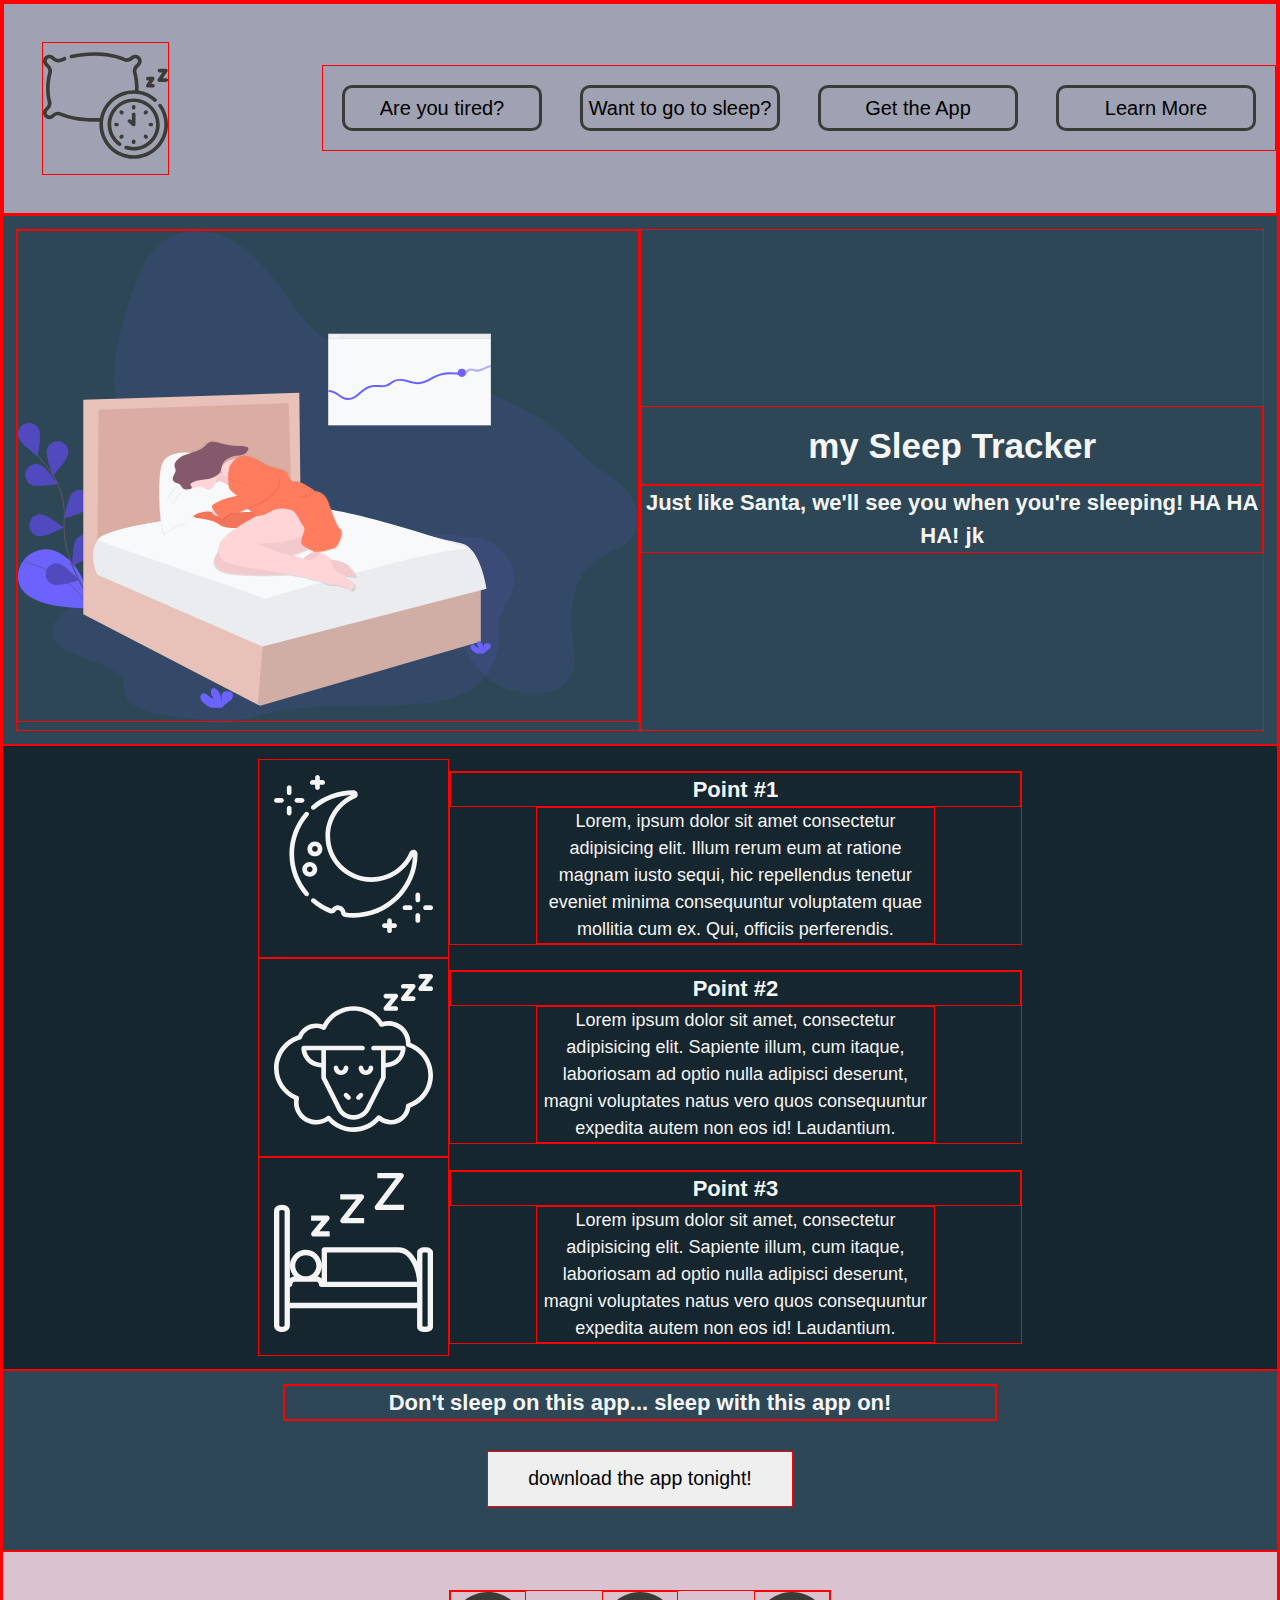
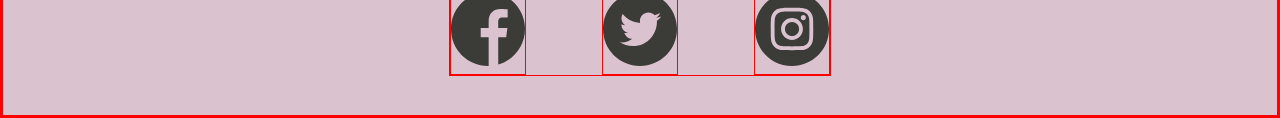
==== index.html @ 10827f6c "about page" ====
<!DOCTYPE html>
<html lang="en">
<head>
    <link rel="stylesheet" href="styles.css">
    <meta charset="UTF-8">
    <meta name="viewport" content="width=device-width, initial-scale=1.0">
    <title>Get to sleep, stay asleep</title>
    <link href="https://fonts.googleapis.com/css2?family=Alata&display=swap" rel="styles">

</head>
<body>
<header>
   <nav>
        <div class = "logo">
            
            <img src="/images/pillow clock.svg" alt="point 3 icon" class="filter_smoke"> 
        </div>
        <div class = "links">
            <a href="index.html#tired">Are you tired?</a>
            <a href="index.html#sleep">Want to go to sleep?</a>
            <a href="index.html#app">Get the App</a>
            <a href="about.html">Learn More</a>

        </div>
       
   </nav>
</header>
<section class ="sect1" id="#tired">
    <div class = "first_img"><img src="images/undraw_sleep_analysis_o5f9.svg" alt = "the best sleep analysis app"></div>
    <div class="title">
        <h1>my Sleep Tracker</h1>
        <h2>Just like Santa, we'll see you when you're sleeping! HA HA HA! jk</h2>
    </div>
</section>
<section class = "sect2" id="#sleep">
    <div class="icon">
     <img src="/images/moon.svg" alt="point 1 icon" class="filter_white">   
     </div>
<div class="point">
    <h2>Point #1</h2>
    <p>Lorem, ipsum dolor sit amet consectetur adipisicing elit. Illum rerum eum at ratione magnam iusto sequi, hic repellendus tenetur eveniet minima consequuntur voluptatem quae mollitia cum ex. Qui, officiis perferendis.</p>
</div>

<div class="icon">
    <img src="/images/count sheep.svg" alt="point 2 icon" class="filter_white"> </div>
    <div class="point">
    <h2>Point #2</h2>    
    <p>Lorem ipsum dolor sit amet, consectetur adipisicing elit. Sapiente illum, cum itaque, laboriosam ad optio nulla adipisci deserunt, magni voluptates natus vero quos consequuntur expedita autem non eos id! Laudantium.</p>
</div>
<div class="icon">
    
    <img src="images/sleep.svg" alt = "the best sleep analysis app" class="filter_white">
      
</div>
<div class="point">
    <h2>Point #3</h2>
    <p>Lorem ipsum dolor sit amet, consectetur adipisicing elit. Sapiente illum, cum itaque, laboriosam ad optio nulla adipisci deserunt, magni voluptates natus vero quos consequuntur expedita autem non eos id! Laudantium.</p>
</div>
</section>
<section class ="sect3" id="#app">

    <div class = "callAction">
        <h2>Don't sleep on this app... sleep with this app on!</h2></div>
    <button>download the app tonight!</button>
    

</section>
<footer>
    
       <div class="social">
            <a href="http://facebook.com"><img src="images/facebook.svg" alt="facebook icon" class="filter_smoke"> </a>  
            <a href="http://twitter.com"><img src="images/twitter.svg" alt="twitter icon" class="filter_smoke"> </a>  
            <a href="http://instagram.com"><img src="images/instagram.svg" alt="instagram icon" class="filter_smoke"></a>

       </div> 
</footer>
</body>
</html>
---- styles.css ----
*{
    box-sizing: border-box;
    padding: 0;
    margin: 0;
    max-width: 100%;
    font-size: 62.5%;
    border: 1px solid red;
}

body{
    font-size: 5rem;
    font-family: 'Alata', sans-serif;
    line-height: 1.5;
}

h1{
    font-size: 3.5rem;
    padding: 2%;
    text-align: center;
    font-family: 'Alata', sans-serif;

}
h2{
    font-size: 2.2rem;
    text-align: center;

}

h3{
    font-size: 2rem;
}
p{
    font-size: 1.8rem;
    text-align: center;
}

header{
    background-color: #9fa2b2;
}

header nav{
    display: flex;
    justify-content: space-between;
    align-items: center;
    padding: 0;

}

.links{
    width: 75%;
    margin-right: 0%;
    display: flex;
    justify-content: space-between;
    color: #3b3b38;

}



.links a{
    width: 25%;
    margin:2%;
    font-size: 2rem;
    text-align: center;
    line-height: 2;
    border: 3px solid #3b3b38;
    border-radius: 10px;
}

a{
    text-decoration: none;
    color: black;
    font-size: 1.8rem;
}

a:hover{
    color: whitesmoke;
}

.logo{
    width: 10%;
    margin: 3%;
    background-image: url('imaage/sleep.svg');
}

.sect1{
    background-color: #2e4756;
    color: whitesmoke;
    display: flex;
    padding: 1%;
}

.first_img{
    width: 50%;
}

.title{
    width: 50%;
    display: flex;
    flex-direction: column;
    justify-content: center;
}

.sect2{
    background-color: #16262e;
    color: whitesmoke;
    display: flex;
    flex-wrap: wrap;
    align-items: center;
    padding: 1% 20%
}

.filter_white{
    filter: invert(100%) sepia(1%) saturate(49%) hue-rotate(206deg) brightness(116%) contrast(92%);
    border: none;
}

.filter_smoke{
    filter: invert(18%) sepia(12%) saturate(222%) hue-rotate(21deg) brightness(93%) contrast(82%);
    border: none;
}

.sect2 p{
    margin: 0 15%;
}

.icon{
    width: 25%;
    padding: 2%;
}

.point{
    width: 75%;
}
.sect3{
    background-color: #2e4756;
    color: whitesmoke;
    display: flex;
    flex-direction: column;
    align-items: center;
    padding: 1% 10%;
}

.callAction{
    width: 70%;
}

button{
    width: 30%;
    padding: 1.5%;
    margin: 3%
}

footer{
    background-color: #dbc2cf;
    display: flex;
    justify-content: center;
    padding: 3% 20%;
}
.social{
    width: 50%;
    display: flex;
    justify-content: space-between;
    align-items: center;
}
.social a{
    width: 20%;
}

.learn_more{
    background-color: #16262e;
    color: whitesmoke;
    padding: 3%
}

.team_descript{
    padding: 0 10%;
    background-color: #2e4756;
    color: whitesmoke;
}

.about{
    display: flex;
    flex-wrap: wrap;
    justify-content: center;
    align-items: center;
    background-color: #2e4756;
    color: whitesmoke;   
    padding: 2% 0; 
}

.team{
    width: 40%;
    display: flex;
    flex-direction: column;
    align-items: center;
 
    margin: 2%;
    padding: 1%;
}

.team h2{
    line-height: normal;
}

.team img{
    border-radius: 50%;
    width: 30%;
}

/* tablet */
@media(max-width:800px){
    .sect3{
        padding: 1% 9%;
    }   
}

/* smartphone */
@media(max-width:500px){
    header nav{
        display: flex;
        flex-direction: column;
        align-items: center;
    }
    .logo{
        margin: 3% 0;
        width: 25%;
    }
    .links{
        display: flex;
        flex-direction: column;
        align-items: center;
        margin: 1%;
    }
    .sect1{
        display: flex;
        flex-direction: column;
        align-items: center;
    }
    .sect2{
        display: flex;
        flex-direction: column;
        align-items: center;
        padding: 1% 5%;
    }
    .point{
        width: 90%;
    }
    .social{
        width: 50%;
        display: flex;
        flex-direction: row;
        justify-content: space-evenly;
        padding: 1%;
    }
    footer{
        padding: 3% 10%;
    }
}
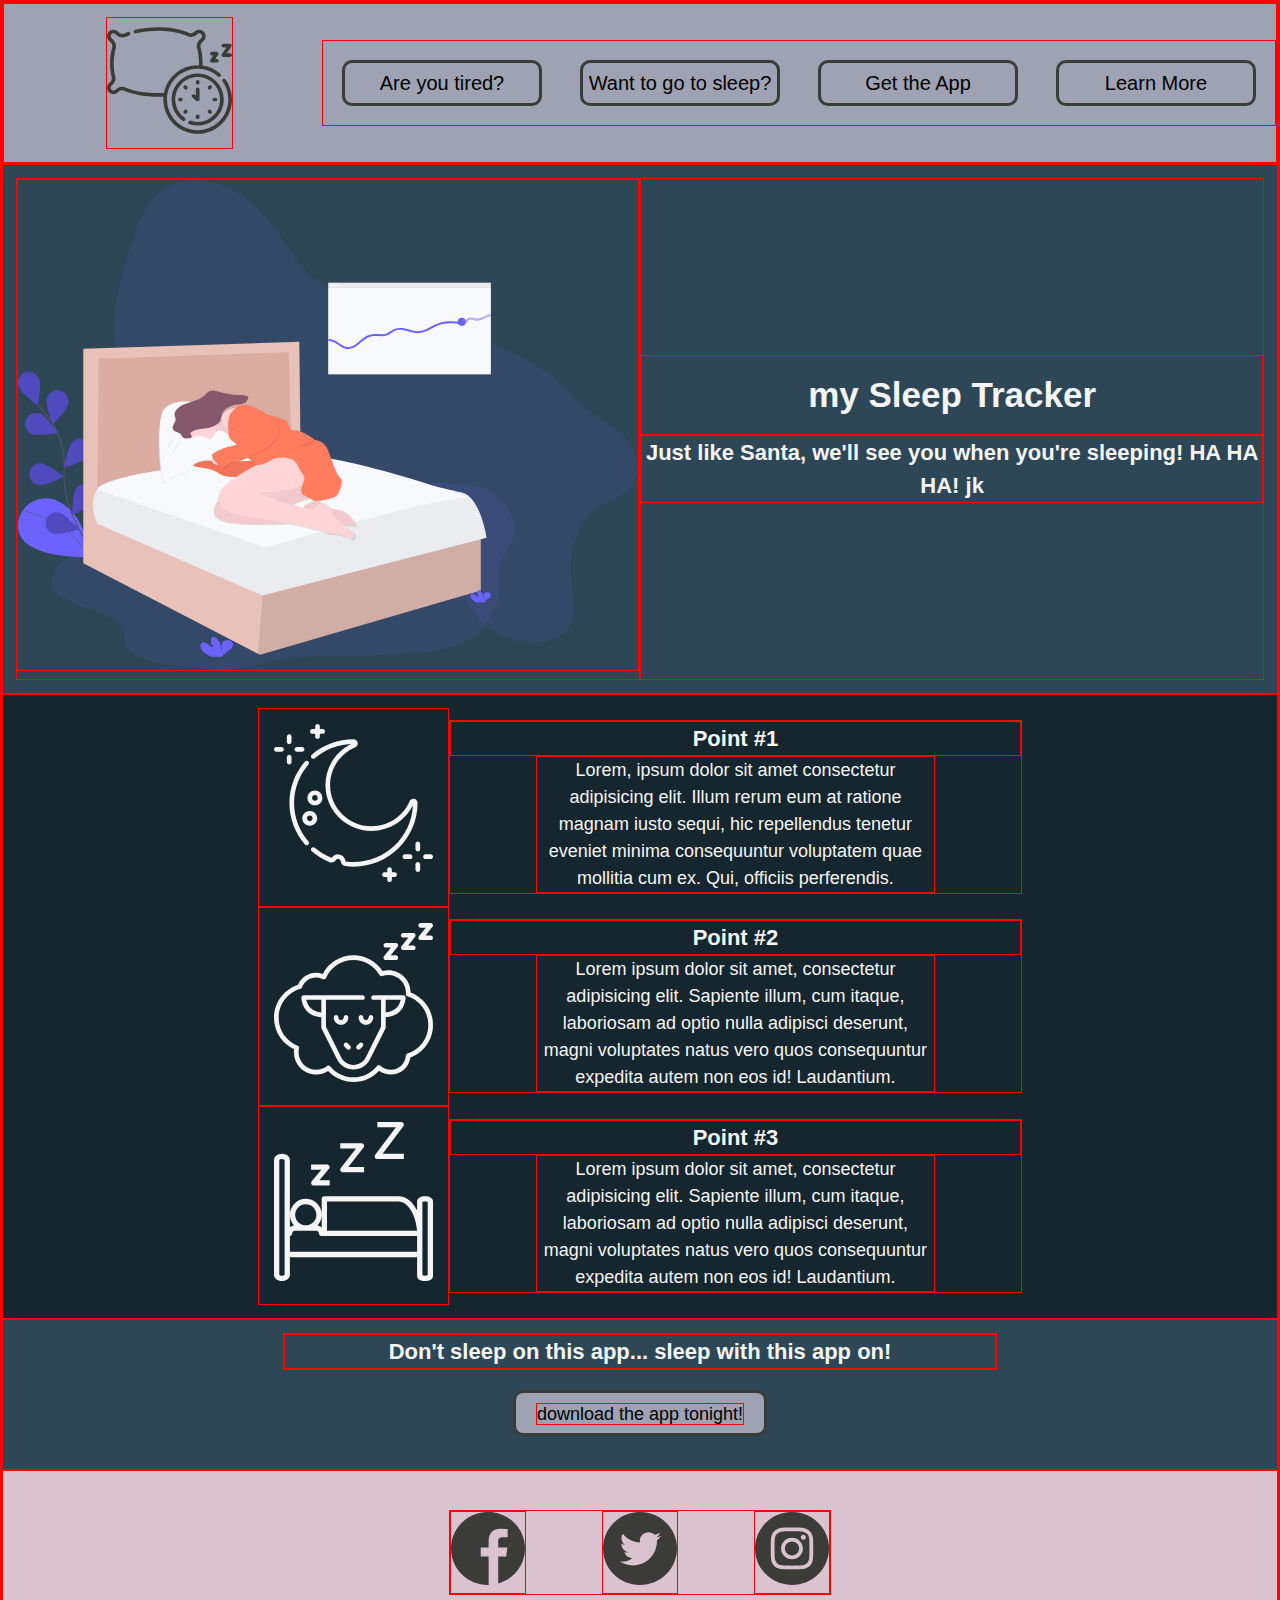
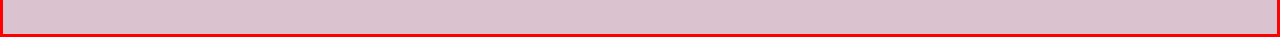
==== commit 787e9a53: "cleanup rough spots" ====
--- a/index.html
+++ b/index.html
@@ -61,7 +61,9 @@
 
     <div class = "callAction">
         <h2>Don't sleep on this app... sleep with this app on!</h2></div>
-    <button>download the app tonight!</button>
+    <div class = "app_button">
+        <a href="">download the app tonight!</a>
+        </div>
     
 
 </section>
--- a/styles.css
+++ b/styles.css
@@ -74,13 +74,14 @@
 }
 
 a:hover{
-    color: whitesmoke;
+    background-color: whitesmoke;
 }
 
 .logo{
     width: 10%;
-    margin: 3%;
+    margin: 1%;
     background-image: url('imaage/sleep.svg');
+    margin-left: 8%;
 }
 
 .sect1{
@@ -145,10 +146,18 @@
     width: 70%;
 }
 
-button{
-    width: 30%;
-    padding: 1.5%;
-    margin: 3%
+.app_button{
+    background-color: #9fa2b2;
+    width: 25%;
+    margin:2%;
+    font-size: 2rem;
+    text-align: center;
+    line-height: 2;
+    border: 3px solid #3b3b38;
+    border-radius: 10px;
+}
+.app_button:hover{
+    background-color: whitesmoke;
 }
 
 footer{
@@ -168,15 +177,17 @@
 }
 
 .learn_more{
-    background-color: #16262e;
+    background-color: #2e4756;
+
     color: whitesmoke;
     padding: 3%
 }
 
 .team_descript{
     padding: 0 10%;
-    background-color: #2e4756;
-    color: whitesmoke;
+    color: whitesmoke;
+    background-color: #16262e;
+
 }
 
 .about{
@@ -184,7 +195,7 @@
     flex-wrap: wrap;
     justify-content: center;
     align-items: center;
-    background-color: #2e4756;
+    background-color: #16262e;
     color: whitesmoke;   
     padding: 2% 0; 
 }
@@ -232,6 +243,11 @@
         align-items: center;
         margin: 1%;
     }
+
+    .links a{
+        width: 75%;
+    }
+
     .sect1{
         display: flex;
         flex-direction: column;
@@ -256,4 +272,27 @@
     footer{
         padding: 3% 10%;
     }
+
+    .about{
+        display: flex;
+        flex-wrap: column;
+        justify-content: space-evenly;
+        align-items: center;
+        background-color: #2e4756;
+        color: whitesmoke;   
+        padding: 2% 0; 
+    }
+
+    .about p{
+        width: 75%;
+    }
+    .team{
+        width: 60%;
+        display: flex;
+        flex-direction: column;
+        align-items: center;
+     
+        margin: 2%;
+        padding: 1%;
+    }
 }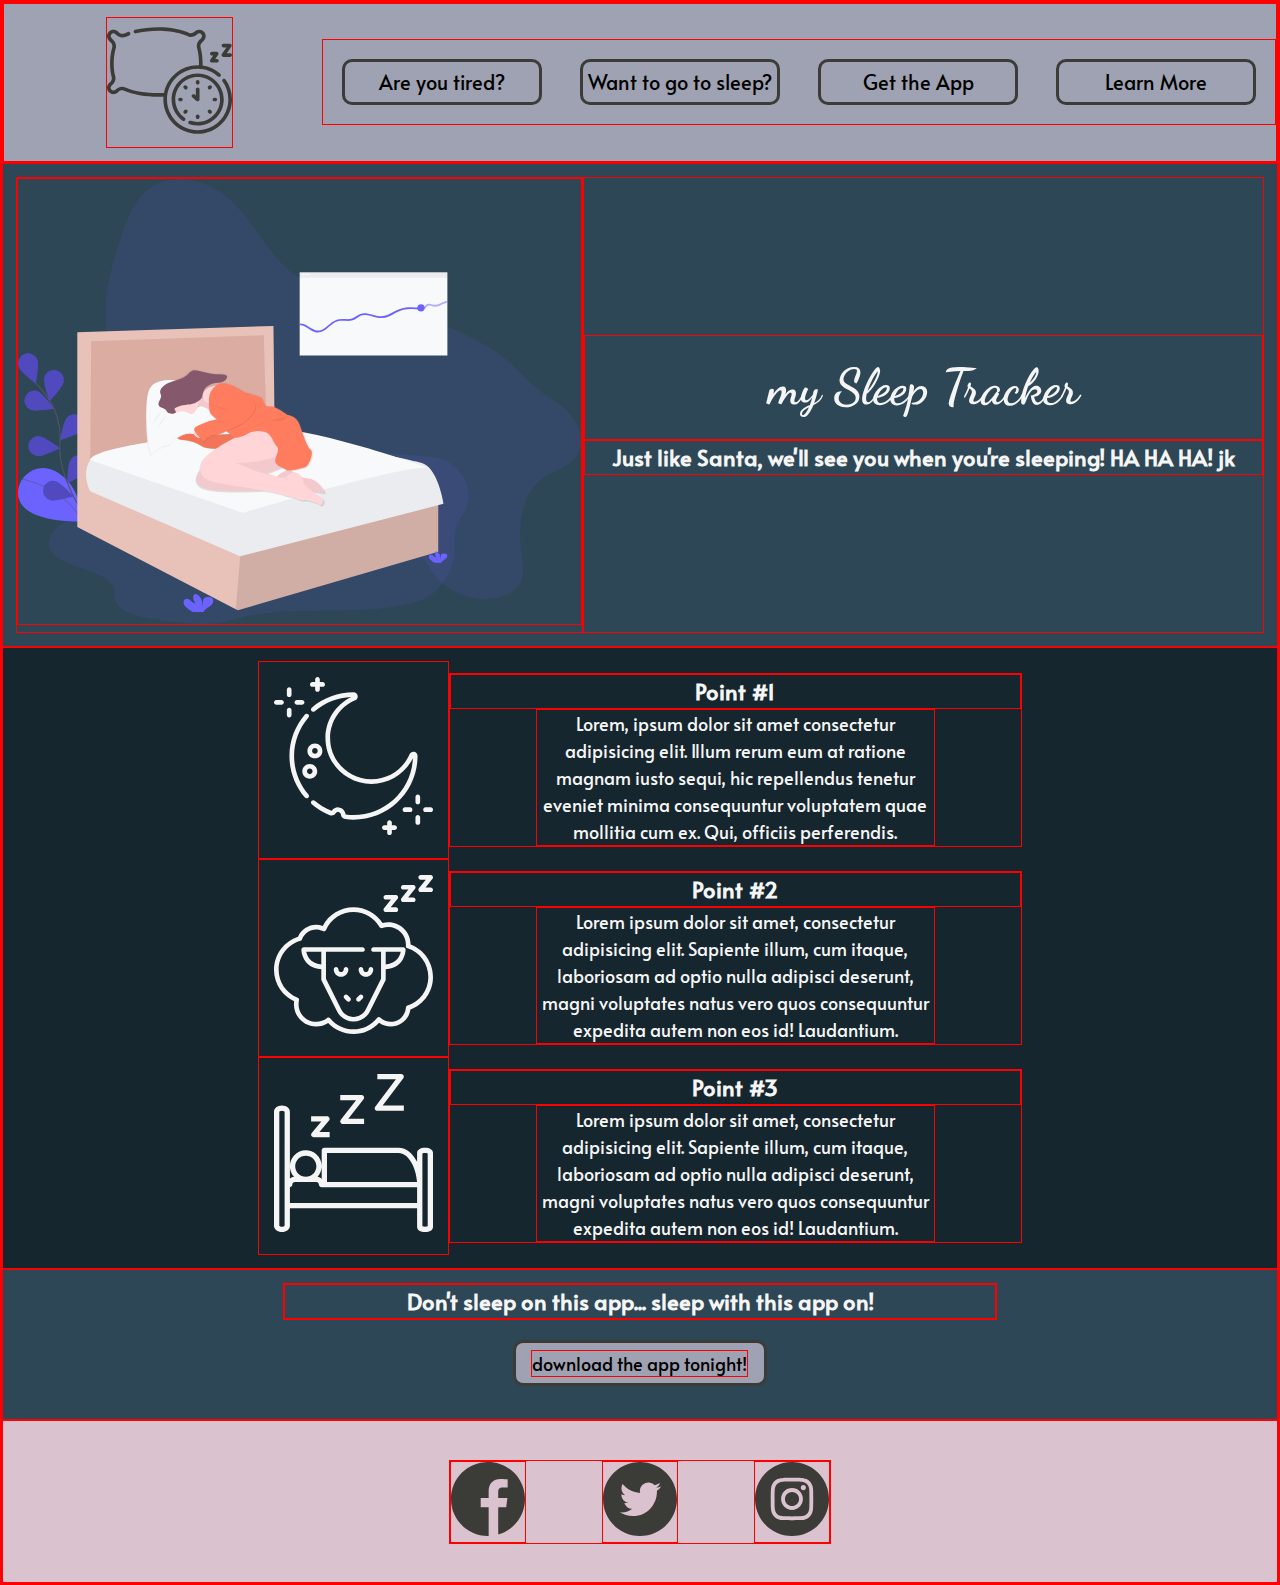
==== commit 1ae75853: "font and title update" ====
--- a/index.html
+++ b/index.html
@@ -5,7 +5,9 @@
     <meta charset="UTF-8">
     <meta name="viewport" content="width=device-width, initial-scale=1.0">
     <title>Get to sleep, stay asleep</title>
-    <link href="https://fonts.googleapis.com/css2?family=Alata&display=swap" rel="styles">
+    <link href="https://fonts.googleapis.com/css2?family=Alata&family=Dancing+Script&display=swap" rel="stylesheet">
+
+
 
 </head>
 <body>
@@ -25,14 +27,14 @@
        
    </nav>
 </header>
-<section class ="sect1" id="#tired">
+<section class ="sect1" id="tired">
     <div class = "first_img"><img src="images/undraw_sleep_analysis_o5f9.svg" alt = "the best sleep analysis app"></div>
     <div class="title">
         <h1>my Sleep Tracker</h1>
         <h2>Just like Santa, we'll see you when you're sleeping! HA HA HA! jk</h2>
     </div>
 </section>
-<section class = "sect2" id="#sleep">
+<section class = "sect2" id="sleep">
     <div class="icon">
      <img src="/images/moon.svg" alt="point 1 icon" class="filter_white">   
      </div>
@@ -57,7 +59,7 @@
     <p>Lorem ipsum dolor sit amet, consectetur adipisicing elit. Sapiente illum, cum itaque, laboriosam ad optio nulla adipisci deserunt, magni voluptates natus vero quos consequuntur expedita autem non eos id! Laudantium.</p>
 </div>
 </section>
-<section class ="sect3" id="#app">
+<section class ="sect3" id="app">
 
     <div class = "callAction">
         <h2>Don't sleep on this app... sleep with this app on!</h2></div>
--- a/styles.css
+++ b/styles.css
@@ -14,11 +14,10 @@
 }
 
 h1{
-    font-size: 3.5rem;
+    font-size: 5rem;
     padding: 2%;
     text-align: center;
-    font-family: 'Alata', sans-serif;
-
+    font-family: 'Dancing Script', cursive;
 }
 h2{
     font-size: 2.2rem;
@@ -96,7 +95,7 @@
 }
 
 .title{
-    width: 50%;
+    width: 60%;
     display: flex;
     flex-direction: column;
     justify-content: center;
@@ -253,6 +252,9 @@
         flex-direction: column;
         align-items: center;
     }
+    .title{
+        width: 75%;
+    }
     .sect2{
         display: flex;
         flex-direction: column;
@@ -274,12 +276,12 @@
     }
 
     .about{
+        width: 80%
         display: flex;
         flex-wrap: column;
         justify-content: space-evenly;
         align-items: center;
-        background-color: #2e4756;
-        color: whitesmoke;   
+          
         padding: 2% 0; 
     }
 
@@ -287,12 +289,17 @@
         width: 75%;
     }
     .team{
-        width: 60%;
-        display: flex;
-        flex-direction: column;
-        align-items: center;
-     
-        margin: 2%;
-        padding: 1%;
+        width: 100%;
+        display: flex;
+        flex-direction: column;
+        align-items: center;
+    }
+
+    .team p{
+        width: 80%;
+    }
+
+    .app_button{
+        width: 75%;
     }
 }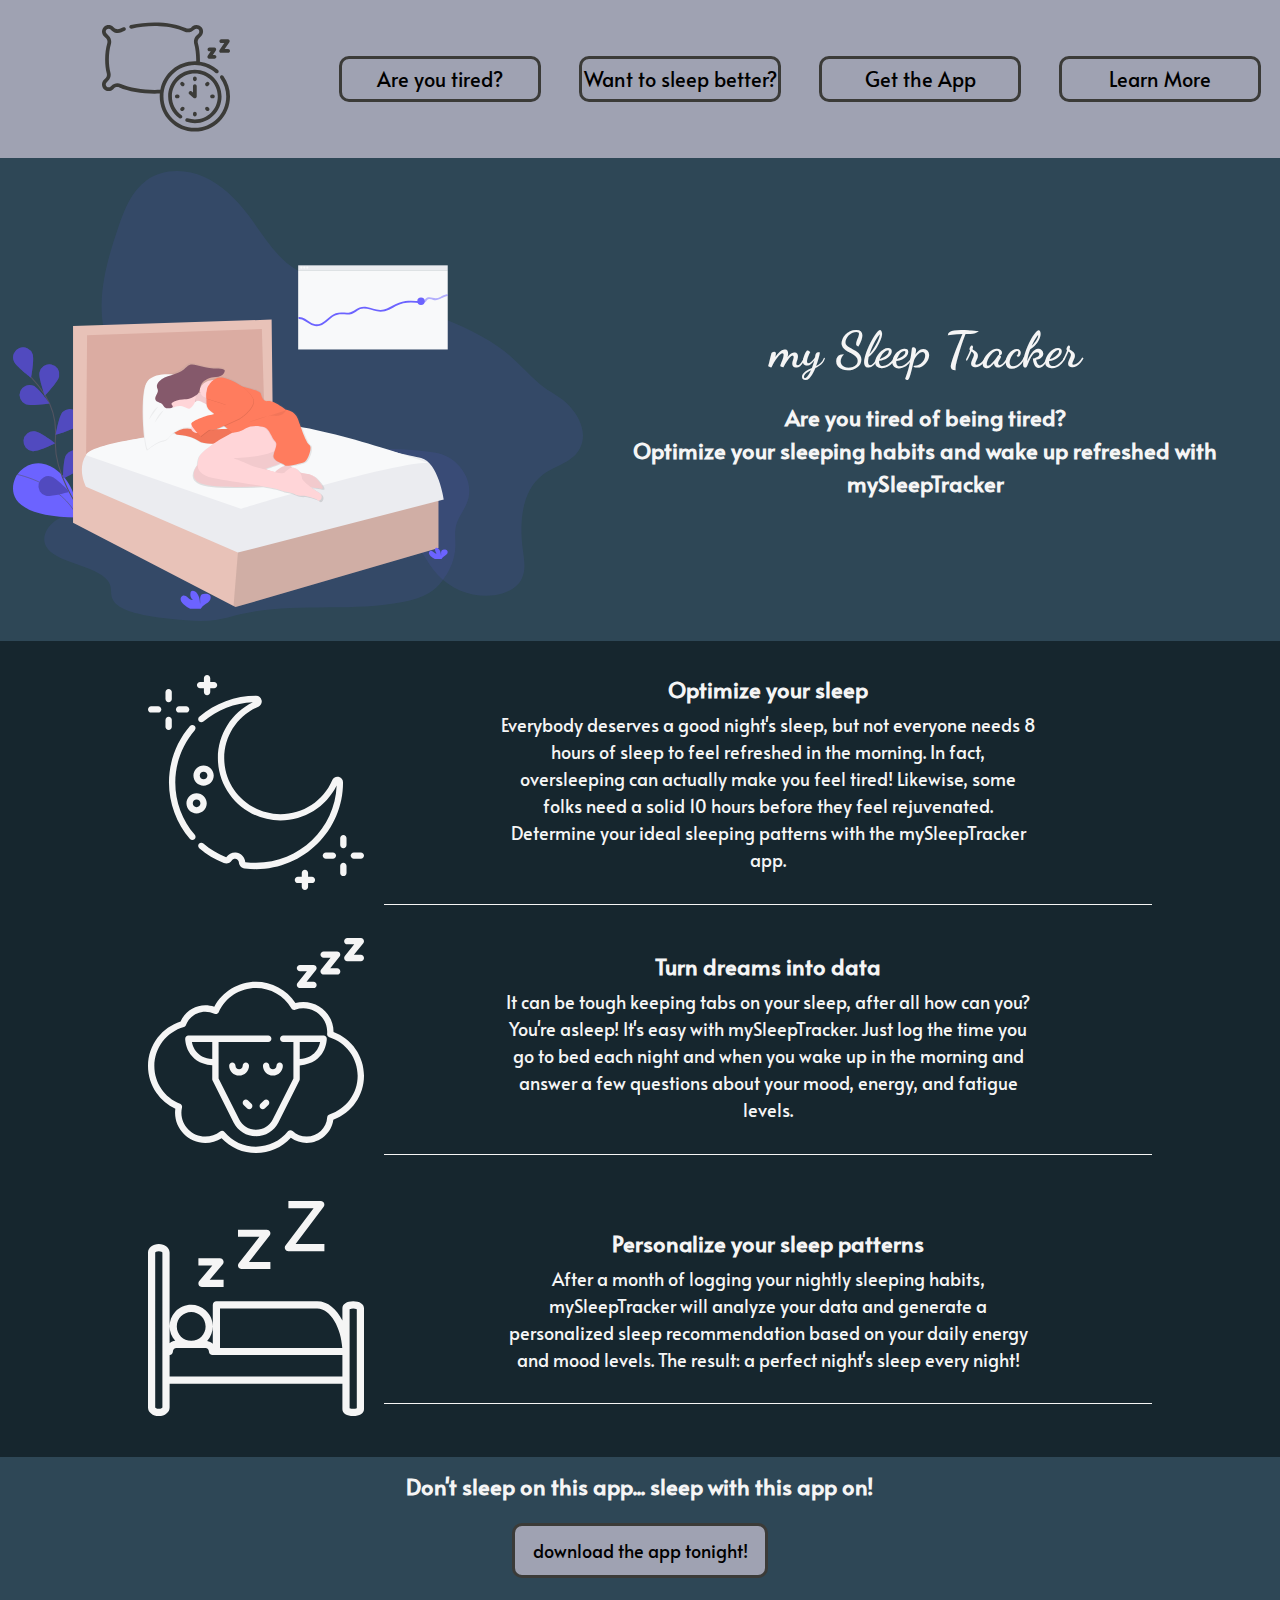
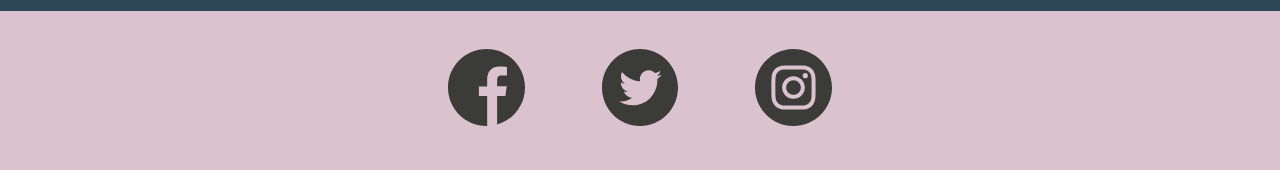
==== commit 7fe3efc1: "marketing copy" ====
--- a/index.html
+++ b/index.html
@@ -19,7 +19,7 @@
         </div>
         <div class = "links">
             <a href="index.html#tired">Are you tired?</a>
-            <a href="index.html#sleep">Want to go to sleep?</a>
+            <a href="index.html#sleep">Want to sleep better?</a>
             <a href="index.html#app">Get the App</a>
             <a href="about.html">Learn More</a>
 
@@ -31,7 +31,7 @@
     <div class = "first_img"><img src="images/undraw_sleep_analysis_o5f9.svg" alt = "the best sleep analysis app"></div>
     <div class="title">
         <h1>my Sleep Tracker</h1>
-        <h2>Just like Santa, we'll see you when you're sleeping! HA HA HA! jk</h2>
+        <h2>Are you tired of being tired? <br> Optimize your sleeping habits and wake up refreshed with mySleepTracker</h2>
     </div>
 </section>
 <section class = "sect2" id="sleep">
@@ -39,15 +39,15 @@
      <img src="/images/moon.svg" alt="point 1 icon" class="filter_white">   
      </div>
 <div class="point">
-    <h2>Point #1</h2>
-    <p>Lorem, ipsum dolor sit amet consectetur adipisicing elit. Illum rerum eum at ratione magnam iusto sequi, hic repellendus tenetur eveniet minima consequuntur voluptatem quae mollitia cum ex. Qui, officiis perferendis.</p>
+    <h2>Optimize your sleep</h2>
+    <p>Everybody deserves a good night's sleep, but not everyone needs 8 hours of sleep to feel refreshed in the morning. In fact, oversleeping can actually make you feel tired! Likewise, some folks need a solid 10 hours before they feel rejuvenated. Determine your ideal sleeping patterns with the mySleepTracker app. </p>
 </div>
 
 <div class="icon">
     <img src="/images/count sheep.svg" alt="point 2 icon" class="filter_white"> </div>
     <div class="point">
-    <h2>Point #2</h2>    
-    <p>Lorem ipsum dolor sit amet, consectetur adipisicing elit. Sapiente illum, cum itaque, laboriosam ad optio nulla adipisci deserunt, magni voluptates natus vero quos consequuntur expedita autem non eos id! Laudantium.</p>
+    <h2>Turn dreams into data</h2>    
+    <p>It can be tough keeping tabs on your sleep, after all how can you? You're asleep! It's easy with mySleepTracker. Just log the time you go to bed each night and when you wake up in the morning and answer a few questions about your mood, energy, and fatigue levels.</p>
 </div>
 <div class="icon">
     
@@ -55,8 +55,8 @@
       
 </div>
 <div class="point">
-    <h2>Point #3</h2>
-    <p>Lorem ipsum dolor sit amet, consectetur adipisicing elit. Sapiente illum, cum itaque, laboriosam ad optio nulla adipisci deserunt, magni voluptates natus vero quos consequuntur expedita autem non eos id! Laudantium.</p>
+    <h2>Personalize your sleep patterns</h2>
+    <p>After a month of logging your nightly sleeping habits, mySleepTracker will analyze your data and generate a personalized sleep recommendation based on your daily energy and mood levels. The result: a perfect night's sleep every night! </p>
 </div>
 </section>
 <section class ="sect3" id="app">
--- a/styles.css
+++ b/styles.css
@@ -4,7 +4,7 @@
     margin: 0;
     max-width: 100%;
     font-size: 62.5%;
-    border: 1px solid red;
+    /* border: 1px solid red; */
 }
 
 body{
@@ -41,8 +41,6 @@
     display: flex;
     justify-content: space-between;
     align-items: center;
-    padding: 0;
-
 }
 
 .links{
@@ -83,6 +81,7 @@
     margin-left: 8%;
 }
 
+/*this is section 1 "intro" id = #tired*/
 .sect1{
     background-color: #2e4756;
     color: whitesmoke;
@@ -100,14 +99,14 @@
     flex-direction: column;
     justify-content: center;
 }
-
+/* this is section 2 "icons & points" id = #sleep*/
 .sect2{
     background-color: #16262e;
     color: whitesmoke;
     display: flex;
     flex-wrap: wrap;
     align-items: center;
-    padding: 1% 20%
+    padding: 1% 10%
 }
 
 .filter_white{
@@ -120,6 +119,10 @@
     border: none;
 }
 
+.sect2 h2{
+    line-height: 2;
+}
+
 .sect2 p{
     margin: 0 15%;
 }
@@ -131,6 +134,8 @@
 
 .point{
     width: 75%;
+    padding-bottom: 3%;
+    border-block-end: 1px solid whitesmoke;
 }
 .sect3{
     background-color: #2e4756;
@@ -151,9 +156,10 @@
     margin:2%;
     font-size: 2rem;
     text-align: center;
-    line-height: 2;
+    line-height: normal;
     border: 3px solid #3b3b38;
     border-radius: 10px;
+    padding: 1%;
 }
 .app_button:hover{
     background-color: whitesmoke;
@@ -175,6 +181,10 @@
     width: 20%;
 }
 
+.social a:hover {
+    border-radius: 50%;
+}
+
 .learn_more{
     background-color: #2e4756;
 
@@ -193,7 +203,7 @@
     display: flex;
     flex-wrap: wrap;
     justify-content: center;
-    align-items: center;
+    align-items: flex-start;
     background-color: #16262e;
     color: whitesmoke;   
     padding: 2% 0; 
@@ -216,13 +226,35 @@
 .team img{
     border-radius: 50%;
     width: 30%;
+    margin: 2% 0;
+}
+
+/* 1208 width */
+@media(max-width:1224px){
+    .links a{
+        font-size: 1.8rem;
+        line-height: normal;
+        display: flex;
+        justify-content: center;
+        align-items: center;
+        padding: 1%;
+    }
 }
 
 /* tablet */
 @media(max-width:800px){
     .sect3{
         padding: 1% 9%;
-    }   
+    }  
+    .links a{
+        line-height: normal;
+        display: flex;
+        justify-content: center;
+        align-items: center;
+    } 
+    .callAction{
+        width: 45%;
+    }
 }
 
 /* smartphone */
@@ -259,10 +291,17 @@
         display: flex;
         flex-direction: column;
         align-items: center;
-        padding: 1% 5%;
+        padding: 1% 0;
+    }
+    .sect2 .icon{
+        margin-top: 5%;
+    }
+    
+    .sect2 p{
+        margin: 2% 10%;
     }
     .point{
-        width: 90%;
+        width: 100%;
     }
     .social{
         width: 50%;
@@ -275,8 +314,12 @@
         padding: 3% 10%;
     }
 
+    .learn_more h1{
+        font-size: 4.5rem;
+    }
+
     .about{
-        width: 80%
+      
         display: flex;
         flex-wrap: column;
         justify-content: space-evenly;
@@ -302,4 +345,7 @@
     .app_button{
         width: 75%;
     }
+    .callAction{
+        width: 70%;
+    }
 }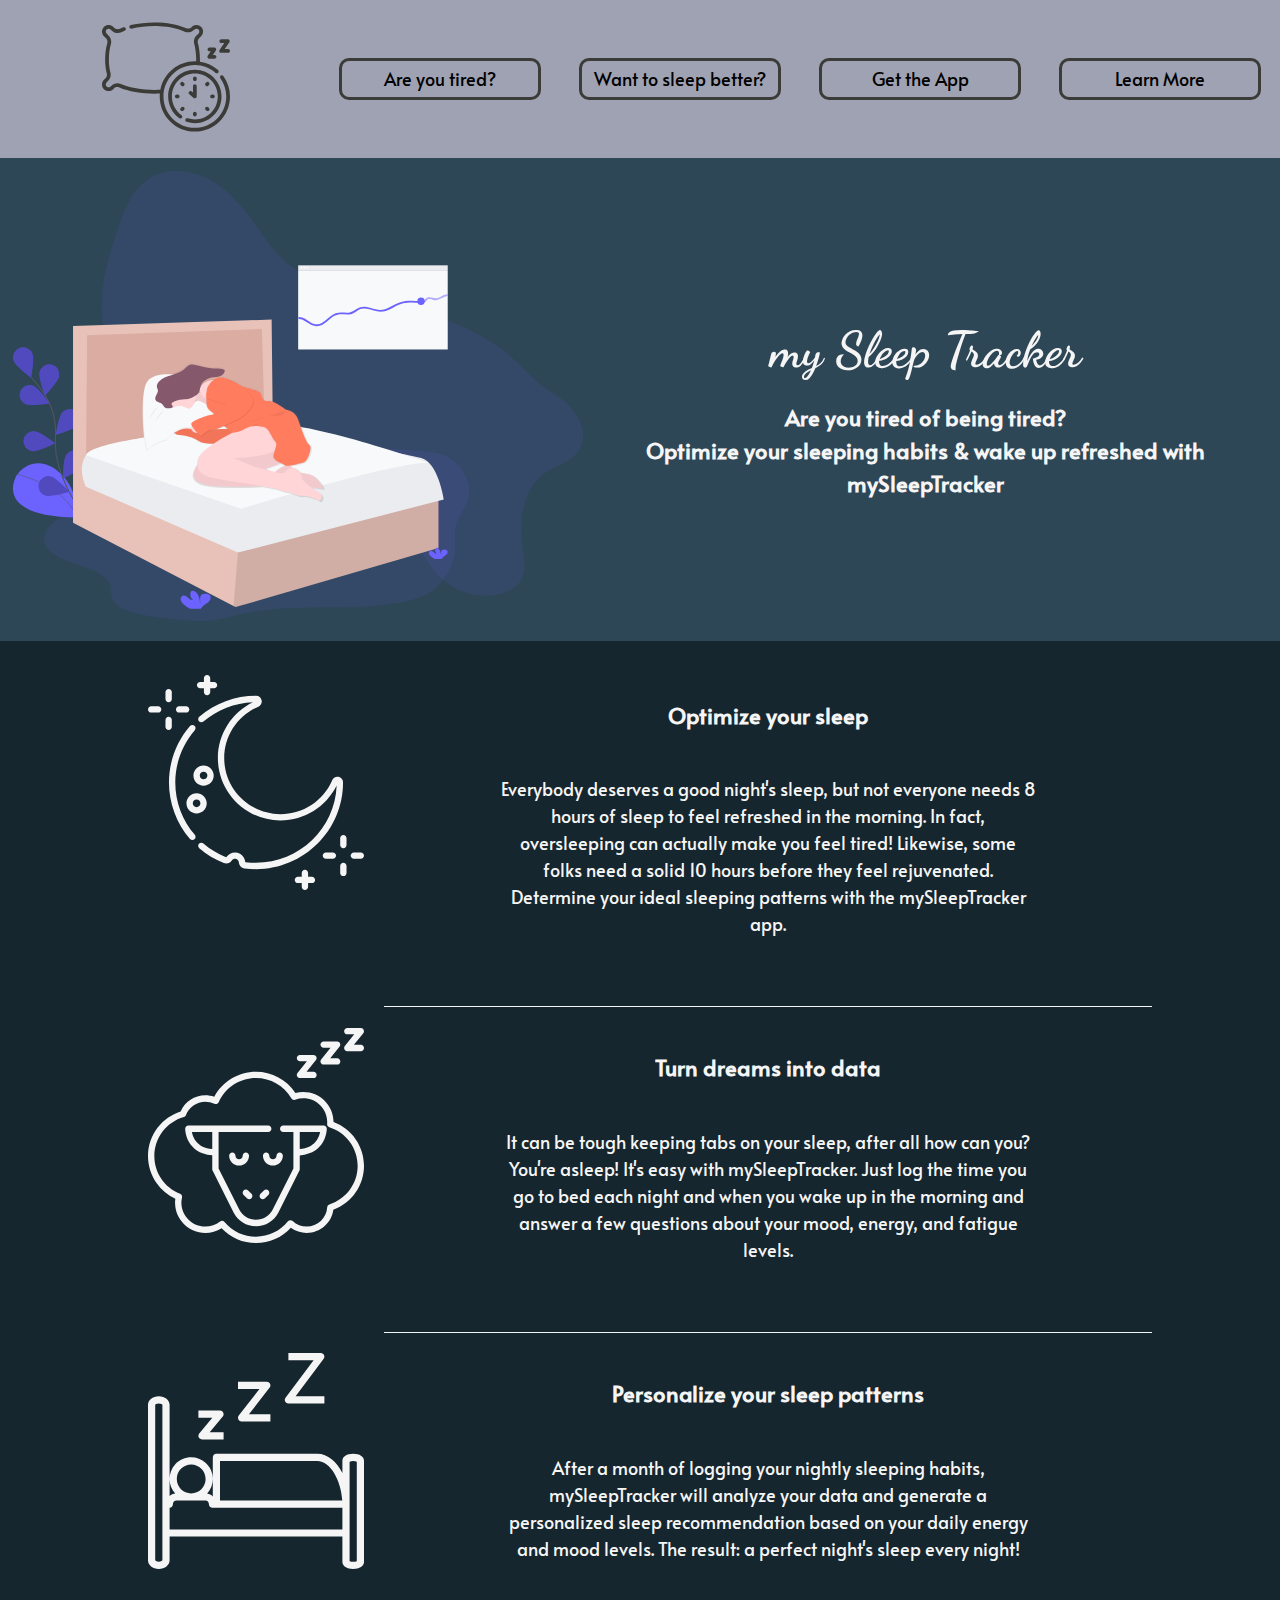
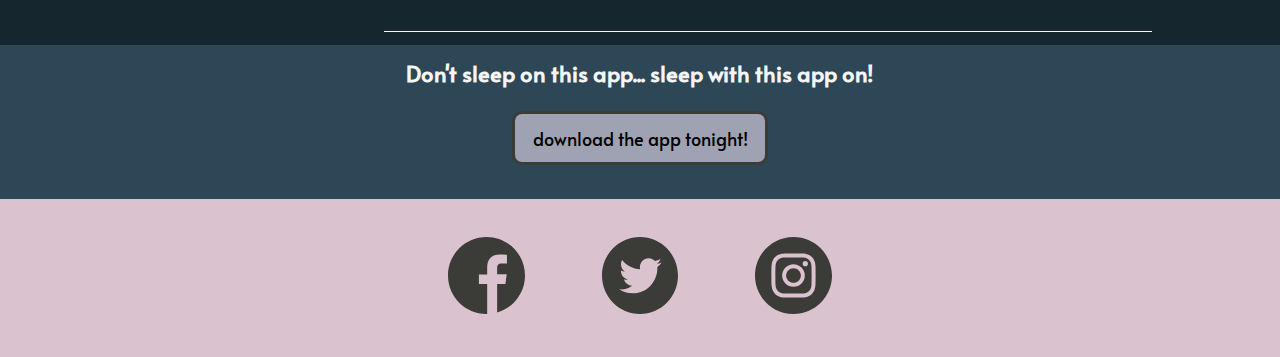
==== commit 906b2814: "added github links and enlarge names" ====
--- a/index.html
+++ b/index.html
@@ -31,7 +31,7 @@
     <div class = "first_img"><img src="images/undraw_sleep_analysis_o5f9.svg" alt = "the best sleep analysis app"></div>
     <div class="title">
         <h1>my Sleep Tracker</h1>
-        <h2>Are you tired of being tired? <br> Optimize your sleeping habits and wake up refreshed with mySleepTracker</h2>
+        <h2>Are you tired of being tired? <br> Optimize your sleeping habits & wake up refreshed with mySleepTracker</h2>
     </div>
 </section>
 <section class = "sect2" id="sleep">
--- a/styles.css
+++ b/styles.css
@@ -62,9 +62,6 @@
     line-height: 2;
     border: 3px solid #3b3b38;
     border-radius: 10px;
-}
-
-a{
     text-decoration: none;
     color: black;
     font-size: 1.8rem;
@@ -72,6 +69,8 @@
 
 a:hover{
     background-color: whitesmoke;
+    color: #3b3b38;
+    border-radius: 10px;
 }
 
 .logo{
@@ -105,7 +104,8 @@
     color: whitesmoke;
     display: flex;
     flex-wrap: wrap;
-    align-items: center;
+    justify-content: center;
+    align-items: top;
     padding: 1% 10%
 }
 
@@ -121,10 +121,11 @@
 
 .sect2 h2{
     line-height: 2;
+    margin-top: 5%;
 }
 
 .sect2 p{
-    margin: 0 15%;
+    margin: 5% 15%;
 }
 
 .icon{
@@ -161,6 +162,13 @@
     border-radius: 10px;
     padding: 1%;
 }
+
+.app_button a{
+    text-decoration: none;
+    color: black;
+    font-size: 1.8rem;
+}
+
 .app_button:hover{
     background-color: whitesmoke;
 }
@@ -215,12 +223,13 @@
     flex-direction: column;
     align-items: center;
  
-    margin: 2%;
+    margin: 2% 2% 4% 2%;
     padding: 1%;
 }
 
 .team h2{
     line-height: normal;
+    font-size: 2.5rem;
 }
 
 .team img{
@@ -229,8 +238,18 @@
     margin: 2% 0;
 }
 
+.team a{
+        text-decoration: none;
+        color: whitesmoke;
+        padding: 1%;
+    }
+
+.team a:hover{
+    color: #3b3b38;
+}
+
 /* 1208 width */
-@media(max-width:1224px){
+@media(max-width:1024px){
     .links a{
         font-size: 1.8rem;
         line-height: normal;
@@ -238,6 +257,9 @@
         justify-content: center;
         align-items: center;
         padding: 1%;
+    }
+    .sect2{
+        align-items: center;
     }
 }
 
@@ -284,8 +306,12 @@
         flex-direction: column;
         align-items: center;
     }
+   .first_img{
+       margin-top: 3%;
+   }
     .title{
         width: 75%;
+        margin-bottom: 3%;
     }
     .sect2{
         display: flex;
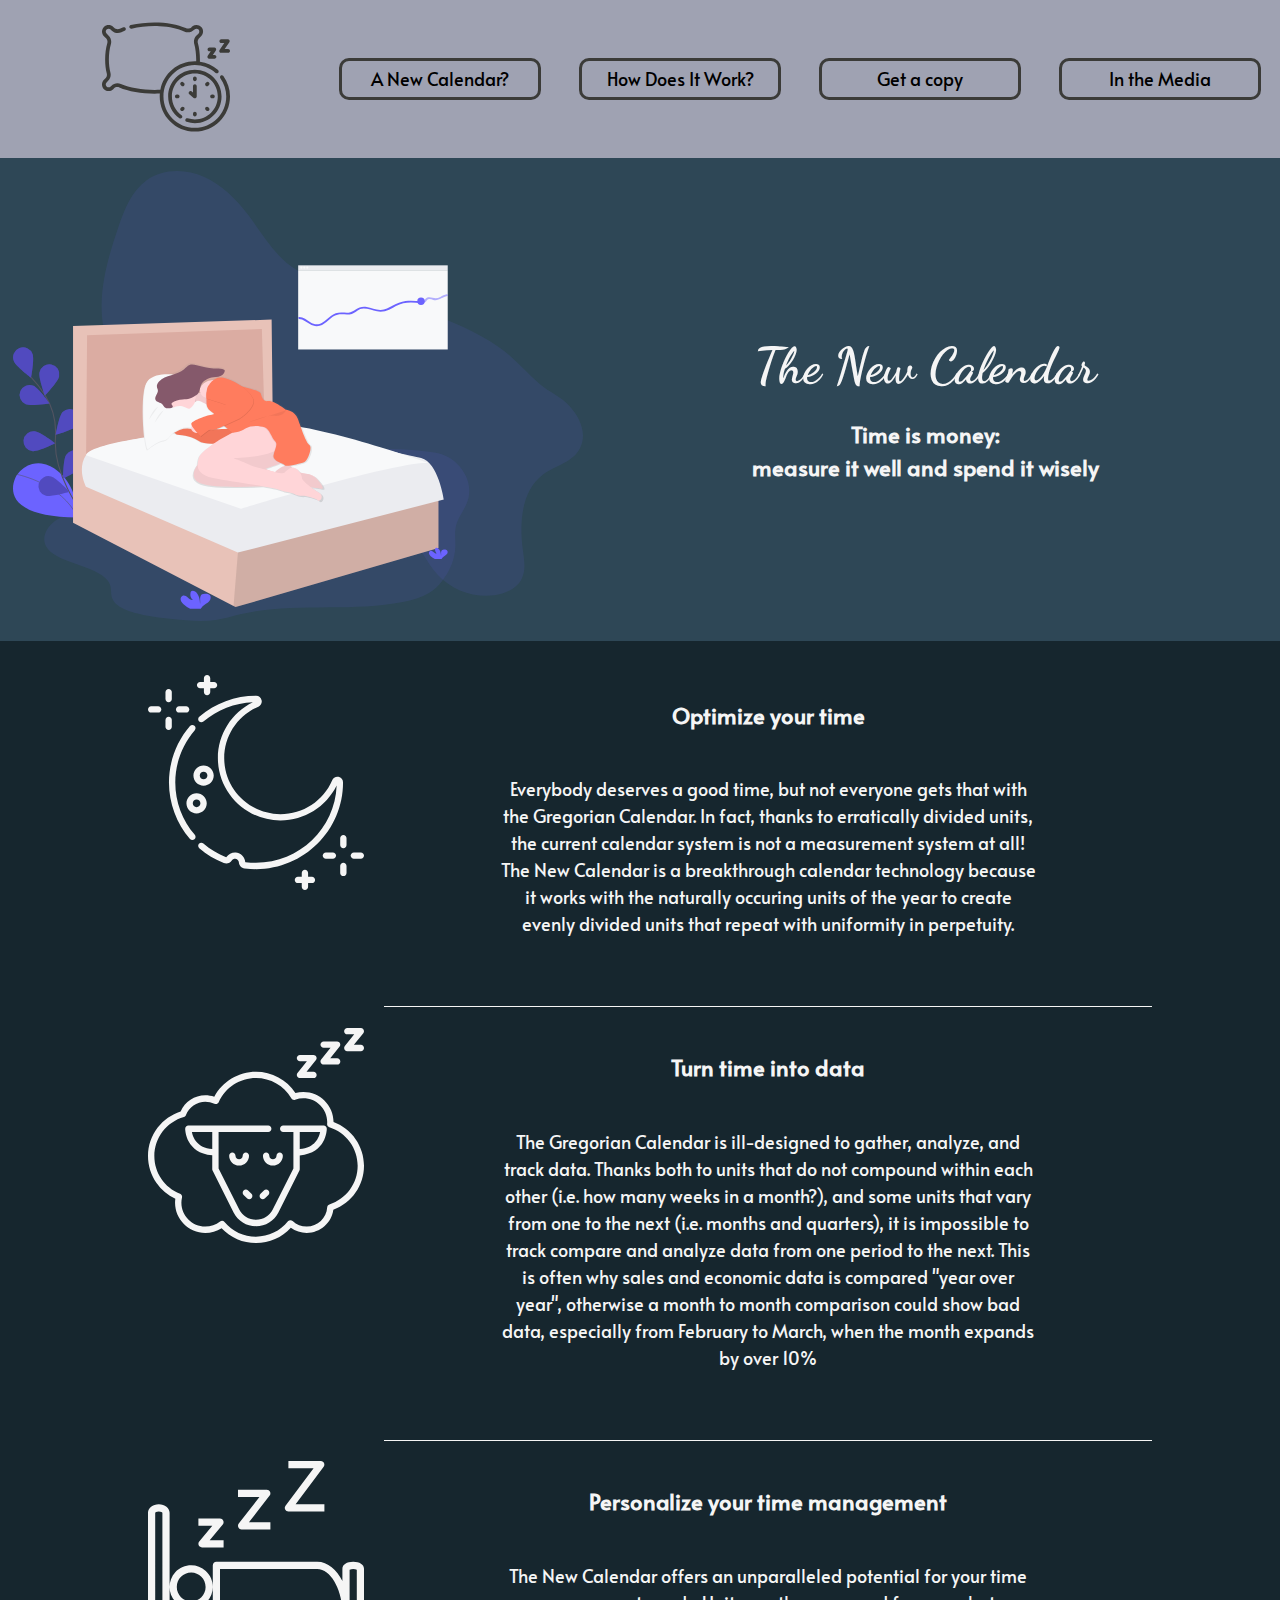
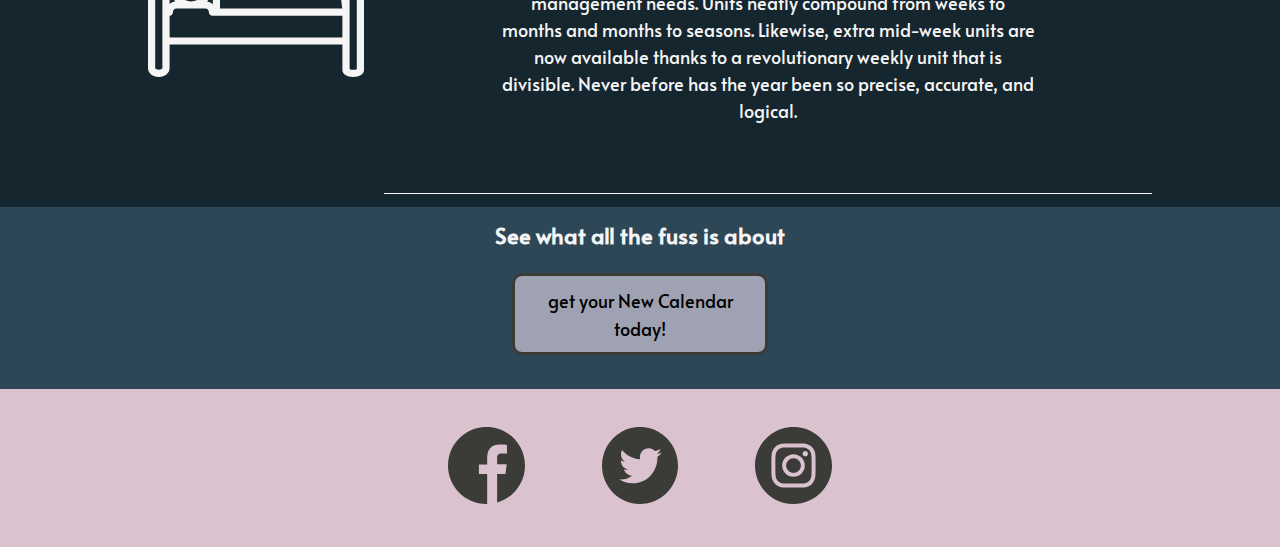
==== commit ac3b2f79: "newcal stopgap" ====
--- a/index.html
+++ b/index.html
@@ -1,82 +1,133 @@
 <!DOCTYPE html>
 <html lang="en">
-<head>
-    <link rel="stylesheet" href="styles.css">
-    <meta charset="UTF-8">
-    <meta name="viewport" content="width=device-width, initial-scale=1.0">
-    <title>Get to sleep, stay asleep</title>
-    <link href="https://fonts.googleapis.com/css2?family=Alata&family=Dancing+Script&display=swap" rel="stylesheet">
+  <head>
+    <link rel="stylesheet" href="styles.css" />
+    <meta charset="UTF-8" />
+    <meta name="viewport" content="width=device-width, initial-scale=1.0" />
+    <title>Turning dreams into data into better dreams</title>
+    <link
+      href="https://fonts.googleapis.com/css2?family=Alata&family=Dancing+Script&display=swap"
+      rel="stylesheet"
+    />
+  </head>
+  <body>
+    <header>
+      <nav>
+        <div class="logo">
+          <img
+            src="/images/pillow clock.svg"
+            alt="point 3 icon"
+            class="filter_smoke"
+          />
+        </div>
+        <div class="links">
+          <a href="index.html#tired">A New Calendar?</a>
+          <a href="index.html#sleep">How Does It Work?</a>
+          <a href="index.html#app">Get a copy</a>
+          <a href="about.html">In the Media</a>
+        </div>
+      </nav>
+    </header>
+    <section class="sect1" id="tired">
+      <div class="first_img">
+        <img
+          src="images/undraw_sleep_analysis_o5f9.svg"
+          alt="the best sleep analysis app"
+        />
+      </div>
+      <div class="title">
+        <h1>The New Calendar</h1>
+        <h2>
+          Time is money: <br />
+          measure it well and spend it wisely
+        </h2>
+      </div>
+    </section>
+    <section class="sect2" id="sleep">
+      <div class="icon">
+        <img src="/images/moon.svg" alt="point 1 icon" class="filter_white" />
+      </div>
+      <div class="point">
+        <h2>Optimize your time</h2>
+        <p>
+          Everybody deserves a good time, but not everyone gets that with the
+          Gregorian Calendar. In fact, thanks to erratically divided units, the
+          current calendar system is not a measurement system at all! The New
+          Calendar is a breakthrough calendar technology because it works with
+          the naturally occuring units of the year to create evenly divided
+          units that repeat with uniformity in perpetuity.
+        </p>
+      </div>
 
-
-
-</head>
-<body>
-<header>
-   <nav>
-        <div class = "logo">
-            
-            <img src="/images/pillow clock.svg" alt="point 3 icon" class="filter_smoke"> 
-        </div>
-        <div class = "links">
-            <a href="index.html#tired">Are you tired?</a>
-            <a href="index.html#sleep">Want to sleep better?</a>
-            <a href="index.html#app">Get the App</a>
-            <a href="about.html">Learn More</a>
-
-        </div>
-       
-   </nav>
-</header>
-<section class ="sect1" id="tired">
-    <div class = "first_img"><img src="images/undraw_sleep_analysis_o5f9.svg" alt = "the best sleep analysis app"></div>
-    <div class="title">
-        <h1>my Sleep Tracker</h1>
-        <h2>Are you tired of being tired? <br> Optimize your sleeping habits & wake up refreshed with mySleepTracker</h2>
-    </div>
-</section>
-<section class = "sect2" id="sleep">
-    <div class="icon">
-     <img src="/images/moon.svg" alt="point 1 icon" class="filter_white">   
-     </div>
-<div class="point">
-    <h2>Optimize your sleep</h2>
-    <p>Everybody deserves a good night's sleep, but not everyone needs 8 hours of sleep to feel refreshed in the morning. In fact, oversleeping can actually make you feel tired! Likewise, some folks need a solid 10 hours before they feel rejuvenated. Determine your ideal sleeping patterns with the mySleepTracker app. </p>
-</div>
-
-<div class="icon">
-    <img src="/images/count sheep.svg" alt="point 2 icon" class="filter_white"> </div>
-    <div class="point">
-    <h2>Turn dreams into data</h2>    
-    <p>It can be tough keeping tabs on your sleep, after all how can you? You're asleep! It's easy with mySleepTracker. Just log the time you go to bed each night and when you wake up in the morning and answer a few questions about your mood, energy, and fatigue levels.</p>
-</div>
-<div class="icon">
-    
-    <img src="images/sleep.svg" alt = "the best sleep analysis app" class="filter_white">
-      
-</div>
-<div class="point">
-    <h2>Personalize your sleep patterns</h2>
-    <p>After a month of logging your nightly sleeping habits, mySleepTracker will analyze your data and generate a personalized sleep recommendation based on your daily energy and mood levels. The result: a perfect night's sleep every night! </p>
-</div>
-</section>
-<section class ="sect3" id="app">
-
-    <div class = "callAction">
-        <h2>Don't sleep on this app... sleep with this app on!</h2></div>
-    <div class = "app_button">
-        <a href="">download the app tonight!</a>
-        </div>
-    
-
-</section>
-<footer>
-    
-       <div class="social">
-            <a href="http://facebook.com"><img src="images/facebook.svg" alt="facebook icon" class="filter_smoke"> </a>  
-            <a href="http://twitter.com"><img src="images/twitter.svg" alt="twitter icon" class="filter_smoke"> </a>  
-            <a href="http://instagram.com"><img src="images/instagram.svg" alt="instagram icon" class="filter_smoke"></a>
-
-       </div> 
-</footer>
-</body>
-</html>+      <div class="icon">
+        <img
+          src="/images/count sheep.svg"
+          alt="point 2 icon"
+          class="filter_white"
+        />
+      </div>
+      <div class="point">
+        <h2>Turn time into data</h2>
+        <p>
+          The Gregorian Calendar is ill-designed to gather, analyze, and track
+          data. Thanks both to units that do not compound within each other
+          (i.e. how many weeks in a month?), and some units that vary from one
+          to the next (i.e. months and quarters), it is impossible to track
+          compare and analyze data from one period to the next. This is often
+          why sales and economic data is compared "year over year", otherwise a
+          month to month comparison could show bad data, especially from
+          February to March, when the month expands by over 10%
+        </p>
+      </div>
+      <div class="icon">
+        <img
+          src="images/sleep.svg"
+          alt="the best sleep analysis app"
+          class="filter_white"
+        />
+      </div>
+      <div class="point">
+        <h2>Personalize your time management</h2>
+        <p>
+          The New Calendar offers an unparalleled potential for your time
+          management needs. Units neatly compound from weeks to months and
+          months to seasons. Likewise, extra mid-week units are now available
+          thanks to a revolutionary weekly unit that is divisible. Never before
+          has the year been so precise, accurate, and logical.
+        </p>
+      </div>
+    </section>
+    <section class="sect3" id="app">
+      <div class="callAction">
+        <h2>See what all the fuss is about</h2>
+      </div>
+      <div class="app_button">
+        <a href="">get your New Calendar today!</a>
+      </div>
+    </section>
+    <footer>
+      <div class="social">
+        <a href="http://facebook.com"
+          ><img
+            src="images/facebook.svg"
+            alt="facebook icon"
+            class="filter_smoke"
+          />
+        </a>
+        <a href="http://twitter.com"
+          ><img
+            src="images/twitter.svg"
+            alt="twitter icon"
+            class="filter_smoke"
+          />
+        </a>
+        <a href="http://instagram.com"
+          ><img
+            src="images/instagram.svg"
+            alt="instagram icon"
+            class="filter_smoke"
+        /></a>
+      </div>
+    </footer>
+  </body>
+</html>
--- a/styles.css
+++ b/styles.css
@@ -222,7 +222,6 @@
     display: flex;
     flex-direction: column;
     align-items: center;
- 
     margin: 2% 2% 4% 2%;
     padding: 1%;
 }
